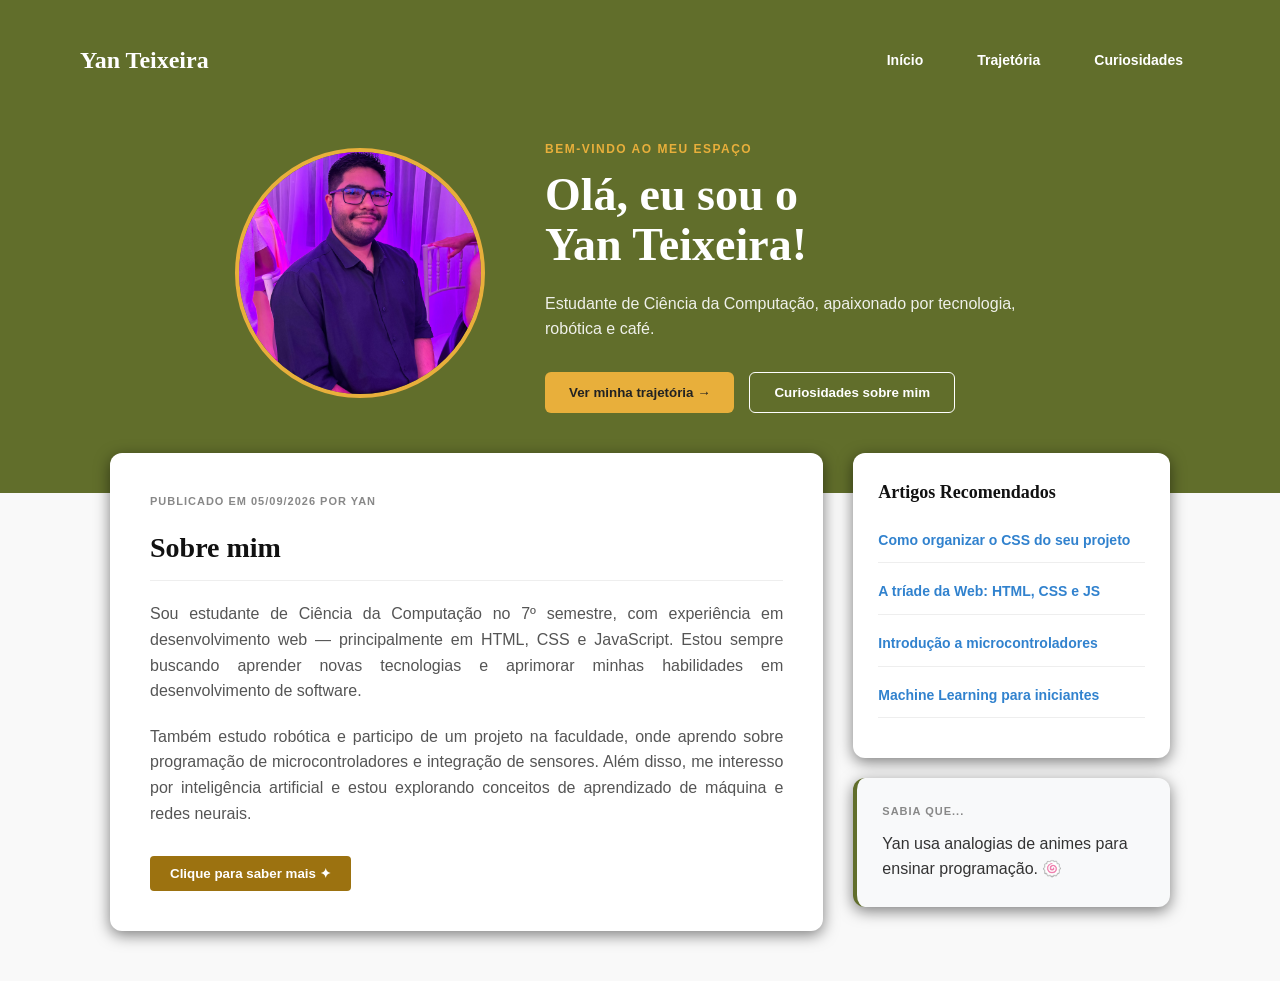
==== Semântico/index.html @ 20c08862 "Add files via upload" ====
<!DOCTYPE html>
<html lang="pt-BR">
<head>
    <meta charset="UTF-8">
    <title>Blog Yan Teixeira</title>
    <link rel="stylesheet" href="style.css">
    
</head>
<body>
    <!-- 1. CABEÇALHO FIXO: Fica de fora das páginas para nunca sumir da tela -->
    <header class="fundo-verde" style="padding-bottom: 0;">
        <div class="topo-container">
            <div class="logo">Yan Teixeira</div>
            <nav class="menu">
                <a href="#inicio" onclick="trocarPagina('inicio')">Início</a>
                <a href="#trajetoria" onclick="trocarPagina('trajetoria')">Trajetória</a>
                <a href="#curiosidades" onclick="trocarPagina('curiosidades')">Curiosidades</a>
            </nav>
        </div>
    </header>

    <!-- 2. PÁGINA 1: INÍCIO (Toda a apresentação agora está agrupada aqui) -->
    <div id="inicio" class="pagina-conteudo">
        <div class="fundo-verde">
            <section class="hero-container">
                <div class="hero-imagem">
                    <img src="src/Yan.jpg" alt="Foto de Yan Teixeira">
                </div>
                <div class="hero-texto">
                    <span class="boas-vindas">BEM-VINDO AO MEU ESPAÇO</span>
                    <h1>Olá, eu sou o<br>Yan Teixeira!</h1>
                    <p>Estudante de Ciência da Computação, apaixonado por tecnologia, robótica e café.</p>
                    
                    <div class="botoes">
                        <button class="btn-primario" onclick="trocarPagina('trajetoria')">Ver minha trajetória →</button>
                        <button class="btn-secundario" onclick="trocarPagina('curiosidades')">Curiosidades sobre mim</button>
                    </div>
                </div>
            </section>
        </div>
        
        <main class="conteudo-principal">
            <article class="secao-sobre">
                <span class="data-publicacao">PUBLICADO EM 05/09/2026 POR YAN</span>
                <h2>Sobre mim</h2>
                <p>Sou estudante de Ciência da Computação no 7º semestre, com experiência em desenvolvimento web — principalmente em HTML, CSS e JavaScript. Estou sempre buscando aprender novas tecnologias e aprimorar minhas habilidades em desenvolvimento de software.</p>
                <p>Também estudo robótica e participo de um projeto na faculdade, onde aprendo sobre programação de microcontroladores e integração de sensores. Além disso, me interesso por inteligência artificial e estou explorando conceitos de aprendizado de máquina e redes neurais.</p>
                <button class="btn-acao-escura">Clique para saber mais ✦</button>
            </article>

            <aside class="barra-lateral">
                <div class="card">
                    <h3>Artigos Recomendados</h3>
                    <ul class="lista-links">
                        <li><a href="#">Como organizar o CSS do seu projeto</a></li>
                        <li><a href="#">A tríade da Web: HTML, CSS e JS</a></li>
                        <li><a href="#">Introdução a microcontroladores</a></li>
                        <li><a href="#">Machine Learning para iniciantes</a></li>
                    </ul>
                </div>
                
                <div class="card card-destaque">
                    <span class="sabia-que">SABIA QUE...</span>
                    <p>Yan usa analogias de animes para ensinar programação. 🍥</p>
                </div>
            </aside>
        </main>
    </div>
    
    <!-- PÁGINA 2: TRAJETÓRIA -->
    <section id="trajetoria" class="pagina-conteudo oculta secao-clara">
        <div class="cabecalho-secao">
            <span class="subtitulo-secao">MINHA HISTÓRIA</span>
            <h2>Trajetória Acadêmica<br>e Profissional</h2>
            <p>Uma jornada construída com curiosidade, dedicação e muito código.</p>
        </div>

        <div class="linha-do-tempo">
            <!-- Item 1 -->
            <div class="item-timeline">
                <div class="icone-timeline">🎓</div>
                <div class="conteudo-timeline">
                    <span class="ano-timeline">2023</span>
                    <h3>Início na Computação</h3>
                    <p>Ingressei no curso de Ciência da Computação e tive meu primeiro contato com lógica de programação e algoritmos.</p>
                </div>
            </div>
            <!-- Item 2 -->
            <div class="item-timeline">
                <div class="icone-timeline">💻</div>
                <div class="conteudo-timeline">
                    <span class="ano-timeline">2024</span>
                    <h3>Desenvolvimento Web</h3>
                    <p>Aprofundei estudos em HTML, CSS e JavaScript, construindo projetos pessoais e entendendo a tríade da web moderna.</p>
                </div>
            </div>
            <!-- Item 3 -->
            <div class="item-timeline">
                <div class="icone-timeline">🤖</div>
                <div class="conteudo-timeline">
                    <span class="ano-timeline">2026</span>
                    <h3>Projeto de Robótica</h3>
                    <p>Entrei para um projeto de robótica na faculdade, aprendendo sobre microcontroladores e integração de sensores físicos.</p>
                </div>
            </div>
            <!-- Item 4 -->
            <div class="item-timeline">
                <div class="icone-timeline">🧠</div>
                <div class="conteudo-timeline">
                    <span class="ano-timeline">2026</span>
                    <h3>Inteligência Artificial</h3>
                    <p>Explorando conceitos de aprendizado de máquina e redes neurais aplicadas a problemas reais.</p>
                </div>
            </div>
        </div>
    </section>

    <!-- PÁGINA 3: CURIOSIDADES -->
    <section id="curiosidades" class="pagina-conteudo oculta secao-clara">
        <div class="cabecalho-secao">
            <span class="subtitulo-secao">ALÉM DO CÓDIGO</span>
            <h2>Curiosidades sobre Mim</h2>
            
        </div>

        <div class="grid-curiosidades">
            <div class="card-curiosidade verde">
                <div class="icone-curiosidade">🎮</div>
                <h3>Gamer de coração</h3>
                <p>Apaixonado por videogames retrô e modernos — de Super Mario a RPGs modernos, sou fã de qualquer era do gaming. Meu jogo favorito é Dark souls 3.</p>
            </div>
            
            <div class="card-curiosidade laranja">
                <div class="icone-curiosidade">🥋</div>
                <h3>Esportes</h3>
                <p>Pratiquei Karate por 5 anos e handebol por 2 anos. Disputei alguns campeonatos estaduais de ambos os esportes.</p>
            </div>
            
            <div class="card-curiosidade rosa">
                <div class="icone-curiosidade">🌸</div>
                <h3>Animes</h3>
                <p>Gosto bastante de animes. Meu favorito é Bleach</p>
            </div>
            
            <div class="card-curiosidade vermelho">
                <div class="icone-curiosidade">🍖</div>
                <h3>Churrasco em família</h3>
                <p>Não recuso um bom churrasco em família no fim de semana. Laços humanos também são parte do código de vida.</p>
            </div>
            
            <div class="card-curiosidade cinza">
                <div class="icone-curiosidade">🔬</div>
                <h3>Cientista Curioso</h3>
                <p>Interesse profundo em inteligência artificial — explorar redes neurais é como desvendar uma nova linguagem da natureza.</p>
            </div>
            
            <div class="card-curiosidade roxo">
                <div class="icone-curiosidade">⚡</div>
                <h3>Maker & Hardware</h3>
                <p>Projetos com Arduino e microcontroladores são uma paixão paralela — quando o código faz algo físico acontecer, a magia é real.</p>
            </div>
        </div>
    </section>

    <!-- O Script manipula a DOM e altera as classes destas seções -->
    <script src="script.js"></script>
</body>
</html>
---- Semântico/style.css ----
/* Variáveis para padronizar as cores do site[cite: 3] */
:root {
    --cor-primaria: #616e2b; /* Verde oliva escuro[cite: 3] */
    --cor-destaque: #E8AF3B; /* Amarelo da borda e botão */
    --cor-fundo-claro: #F9F9F9;
    --cor-texto-escuro: #333333;
    --cor-texto-claro: #FFFFFF;
    --sombra-card: 0 4px 15px rgba(0, 0, 0, 0.5); /* Sombra difusa[cite: 3] */
    --fonte-titulos: 'Georgia', 'Times New Roman', serif;
    --fonte-textos: 'Open Sans', 'Arial', sans-serif;
}
.oculta {
    display: none !important;
}

* {
    margin: 0;
    padding: 0;
    box-sizing: border-box;
}

body {
    font-family: var(--fonte-textos);
    background-color: var(--cor-fundo-claro);
    color: var(--cor-texto-escuro);
    line-height: 1.6;
}


.fundo-verde {
    background-color: var(--cor-primaria);
    color: var(--cor-texto-claro);
    padding-bottom: 80px; 
    padding-top: 10px; /* Espaço entre o topo e o conteúdo */
}

.topo-container {
    display: flex;
    justify-content: space-between; /* Afasta o logo do menu[cite: 9] */
    align-items: center;
    max-width: 1200px;
    margin: 0 auto;
    padding: 30px 40px;
}

.logo {
    font-family: var(--fonte-titulos);
    font-size: 24px;
    font-weight: bold;
}

.menu {
    display: flex;
    gap: 20px;
}

.menu a {
    color: var(--cor-texto-claro);
    text-decoration: none;
    font-size: 14px;
    font-weight: bold;
    padding: 8px 16px;
    border-radius: 6px;
    border: 1px solid transparent;
    transition: all 0.3s;
}

/* Efeito no link do menu ativo e ao passar o mouse */
.menu a.ativo, .menu a:hover {
    border: 1px solid rgba(255, 255, 255, 0.4);
    background-color: rgba(255, 255, 255, 0.1);
}


.hero-container {
    display: flex;
    align-items: center;
    justify-content: center;
    gap: 60px;
    max-width: 1000px;
    margin: 20px auto 0 auto;
    padding: 0 20px;
}

.hero-imagem img {
    width: 250px;
    height: 250px;
    border-radius: 50%; /* Torna a foto perfeitamente redonda */
    border: 4px solid var(--cor-destaque);
    object-fit: cover;
}

.hero-texto {
    max-width: 500px;
}

.boas-vindas {
    color: var(--cor-destaque);
    font-size: 12px;
    font-weight: bold;
    letter-spacing: 1.5px;
    text-transform: uppercase;
    display: block;
    margin-bottom: 10px;
}

.hero-texto h1 {
    font-family: var(--fonte-titulos);
    font-size: 46px;
    line-height: 1.1;
    margin-bottom: 20px;
}

.hero-texto p {
    font-size: 16px;
    opacity: 0.9;
    margin-bottom: 30px;
}

/* Botões do topo */
.botoes {
    display: flex;
    gap: 15px;
}

.btn-primario {
    background-color: var(--cor-destaque);
    color: #222;
    border: none;
    padding: 12px 24px;
    font-weight: bold;
    border-radius: 6px;
    cursor: pointer;
    transition: transform 0.3s ease;
}



.btn-primario:hover {
    transform: translateY(-2px);
}

.btn-secundario {
    background-color: transparent;
    color: var(--cor-texto-claro);
    border: 1px solid var(--cor-texto-claro);
    padding: 12px 24px;
    font-weight: bold;
    border-radius: 6px;
    cursor: pointer;
    transition: background-color 0.3s ease;
}

.btn-secundario:hover {
    background-color: rgba(255, 255, 255, 0.1);
}

.conteudo-principal {
    display: flex; /* Coloca a seção de texto e a lateral lado a lado[cite: 3] */
    gap: 30px;
    max-width: 1100px;
    margin: -40px auto 50px auto; /* A margem negativa sobe a caixa branca sobre o fundo verde */
    padding: 0 20px;
    align-items: flex-start;
}

/* Caixa principal (Esquerda) */
.secao-sobre {
    flex: 2; /* Ocupa o dobro do espaço da barra lateral */
    background-color: #FFFFFF;
    padding: 40px;
    border-radius: 12px;
    box-shadow: var(--sombra-card);
}

.data-publicacao {
    font-size: 11px;
    font-weight: bold;
    color: #888;
    letter-spacing: 1px;
    display: block;
    margin-bottom: 15px;
}

.secao-sobre h2 {
    font-family: var(--fonte-titulos);
    font-size: 28px;
    color: #111;
    margin-bottom: 20px;
    border-bottom: 1px solid #EEEEEE;
    padding-bottom: 10px;
}

.secao-sobre p {
    margin-bottom: 20px;
    color: #555;
    text-align: justify;
}

.btn-acao-escura {
    background-color: #9C7210;
    color: #FFF;
    border: none;
    padding: 10px 20px;
    font-weight: bold;
    border-radius: 4px;
    cursor: pointer;
    margin-top: 10px;
}

/* Barra Lateral (Direita) */
.barra-lateral {
    flex: 1; /* Ocupa espaço menor na tela */
    display: flex;
    flex-direction: column;
    gap: 20px;
}

.card {
    background-color: #FFFFFF;
    padding: 25px;
    border-radius: 12px;
    box-shadow: var(--sombra-card);
}

.card h3 {
    font-family: var(--fonte-titulos);
    font-size: 18px;
    color: #111;
    margin-bottom: 20px;
}

.lista-links {
    list-style: none;
}

.lista-links li {
    margin-bottom: 15px;
    border-bottom: 1px solid #EEEEEE;
    padding-bottom: 10px;
}

.lista-links a {
    text-decoration: none;
    color: #3182ce;
    font-size: 14px;
    font-weight: bold;
}

.lista-links a:hover {
    color: #2b6cb0;
    text-decoration: underline;
}

/* Card menor de curiosidade */
.card-destaque {
    background-color: #F8F9FA;
    border-left: 4px solid var(--cor-primaria); /* Detalhe lateral verde */
}

.sabia-que {
    font-size: 11px;
    font-weight: bold;
    color: #888;
    letter-spacing: 1px;
    display: block;
    margin-bottom: 10px;
}

/* ========================================================
   ESTILOS GERAIS PARA AS NOVAS PÁGINAS (PÁG 2 E 3)
   ======================================================== */
.secao-clara {
    background-color: #Fdfcf8; /* Fundo creme super claro igual da imagem */
    padding: 60px 20px;
    min-height: 100vh;
}

.cabecalho-secao {
    text-align: center;
    margin-bottom: 50px;
}

.subtitulo-secao {
    display: block;
    color: #9C7210;
    font-size: 11px;
    font-weight: bold;
    letter-spacing: 1.5px;
    text-transform: uppercase;
    margin-bottom: 10px;
    font-family: var(--fonte-textos), sans-serif;
}

.cabecalho-secao h2 {
    font-family: var(--fonte-titulos), serif;
    font-size: 38px;
    color: #111;
    margin: 0 auto 15px auto;
    max-width: 600px;
    line-height: 1.2;
}

.cabecalho-secao p {
    color: #666;
    font-size: 16px;
    margin: 0 auto;
    padding: 0;
    text-align: center;
    max-width: 500px;
}

/* ========================================================
   PÁGINA 2: LINHA DO TEMPO (TRAJETÓRIA)
   ======================================================== */
.linha-do-tempo {
    max-width: 800px;
    margin: 0 auto;
    position: relative;
    padding: 20px 0;
}

/* A linha vertical do meio */
.linha-do-tempo::before {
    content: '';
    position: absolute;
    left: 45px; /* Posição exata do centro dos ícones */
    top: 0;
    bottom: 0;
    width: 2px;
    background-color: #E6E0D4;
}

.item-timeline {
    display: flex;
    gap: 30px;
    margin-bottom: 30px;
    position: relative;
}

.icone-timeline {
    width: 50px;
    height: 50px;
    min-width: 50px;
    border-radius: 50%;
    background-color: #fff;
    border: 2px solid #E6E0D4;
    display: flex;
    align-items: center;
    justify-content: center;
    font-size: 22px;
    z-index: 2; /* Garante que o ícone fique por cima da linha */
    box-shadow: 0 4px 10px rgba(0,0,0,0.03);
    margin-left: 20px;
}

.conteudo-timeline {
    background-color: #fff;
    padding: 25px 35px;
    border-radius: 12px;
    flex: 1;
    box-shadow: 0 4px 20px rgba(0,0,0,0.04);
}

.ano-timeline {
    color: #B5852A;
    font-weight: bold;
    font-size: 12px;
    letter-spacing: 1px;
}

.conteudo-timeline h3 {
    margin: 5px 0 10px 0;
    padding: 0;
    font-size: 20px;
    color: #222;
}

/* Neutraliza os estilos globais de parágrafo apenas aqui dentro */
.conteudo-timeline p {
    margin: 0;
    padding: 0;
    text-align: left;
    font-size: 15px;
    color: #666;
    line-height: 1.6;
}

/* ========================================================
   PÁGINA 3: GRID DE CURIOSIDADES
   ======================================================== */
.grid-curiosidades {
    display: flex; /* Organiza os cards flexivelmente[cite: 12] */
    flex-wrap: wrap;
    gap: 25px;
    max-width: 1100px;
    margin: 0 auto;
    justify-content: center;
}

.card-curiosidade {
    flex: 1 1 300px; /* Cresce e encolhe, base de 300px */
    padding: 30px;
    border-radius: 16px;
    background-color: #fff;
    border: 1px solid #eee;
    box-shadow: 0 4px 15px rgba(0,0,0,0.02);
    transition: transform 0.3s ease, box-shadow 0.3s ease;
}

.card-curiosidade:hover {
    transform: translateY(-5px);
    box-shadow: 0 8px 25px rgba(0,0,0,0.08);
}

.icone-curiosidade {
    font-size: 30px;
    margin-bottom: 15px;
}

.card-curiosidade h3 {
    margin: 0 0 15px 0;
    padding: 0;
    font-size: 20px;
    color: #111;
}

/* Neutraliza estilos globais de p */
.card-curiosidade p {
    margin: 0;
    padding: 0;
    text-align: left;
    font-size: 14px;
    color: #555;
    line-height: 1.6;
}

/* Cores de fundo e borda suaves baseadas na imagem */
.card-curiosidade.verde { background-color: #F6F9F6; border-color: #E2EFE2; }
.card-curiosidade.laranja { background-color: #FFF8F0; border-color: #FDE8D4; }
.card-curiosidade.rosa { background-color: #FFF4F6; border-color: #FCE1E6; }
.card-curiosidade.vermelho { background-color: #FFF6F4; border-color: #FBE5E1; }
.card-curiosidade.cinza { background-color: #F7F9F7; border-color: #EAEFEA; }
.card-curiosidade.roxo { background-color: #F8F6FF; border-color: #EBE5FF; }
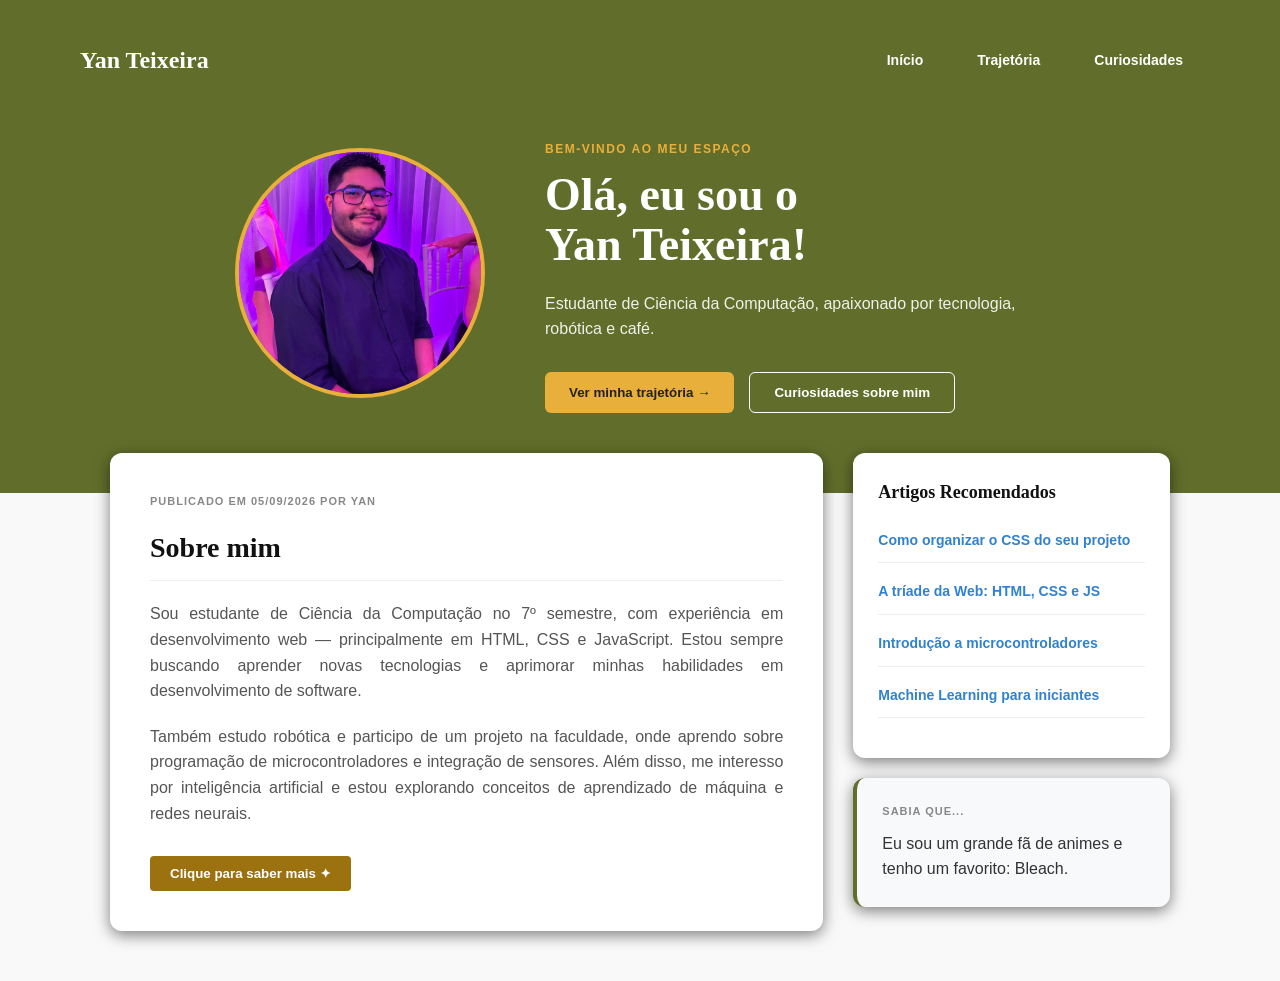
==== commit dc8700d9: "Update index.html" ====
--- a/Semântico/index.html
+++ b/Semântico/index.html
@@ -61,7 +61,7 @@
                 
                 <div class="card card-destaque">
                     <span class="sabia-que">SABIA QUE...</span>
-                    <p>Yan usa analogias de animes para ensinar programação. 🍥</p>
+                    <p>Eu sou um grande fã de animes e tenho um favorito: Bleach.</p>
                 </div>
             </aside>
         </main>
@@ -165,4 +165,4 @@
     <!-- O Script manipula a DOM e altera as classes destas seções -->
     <script src="script.js"></script>
 </body>
-</html>+</html>
